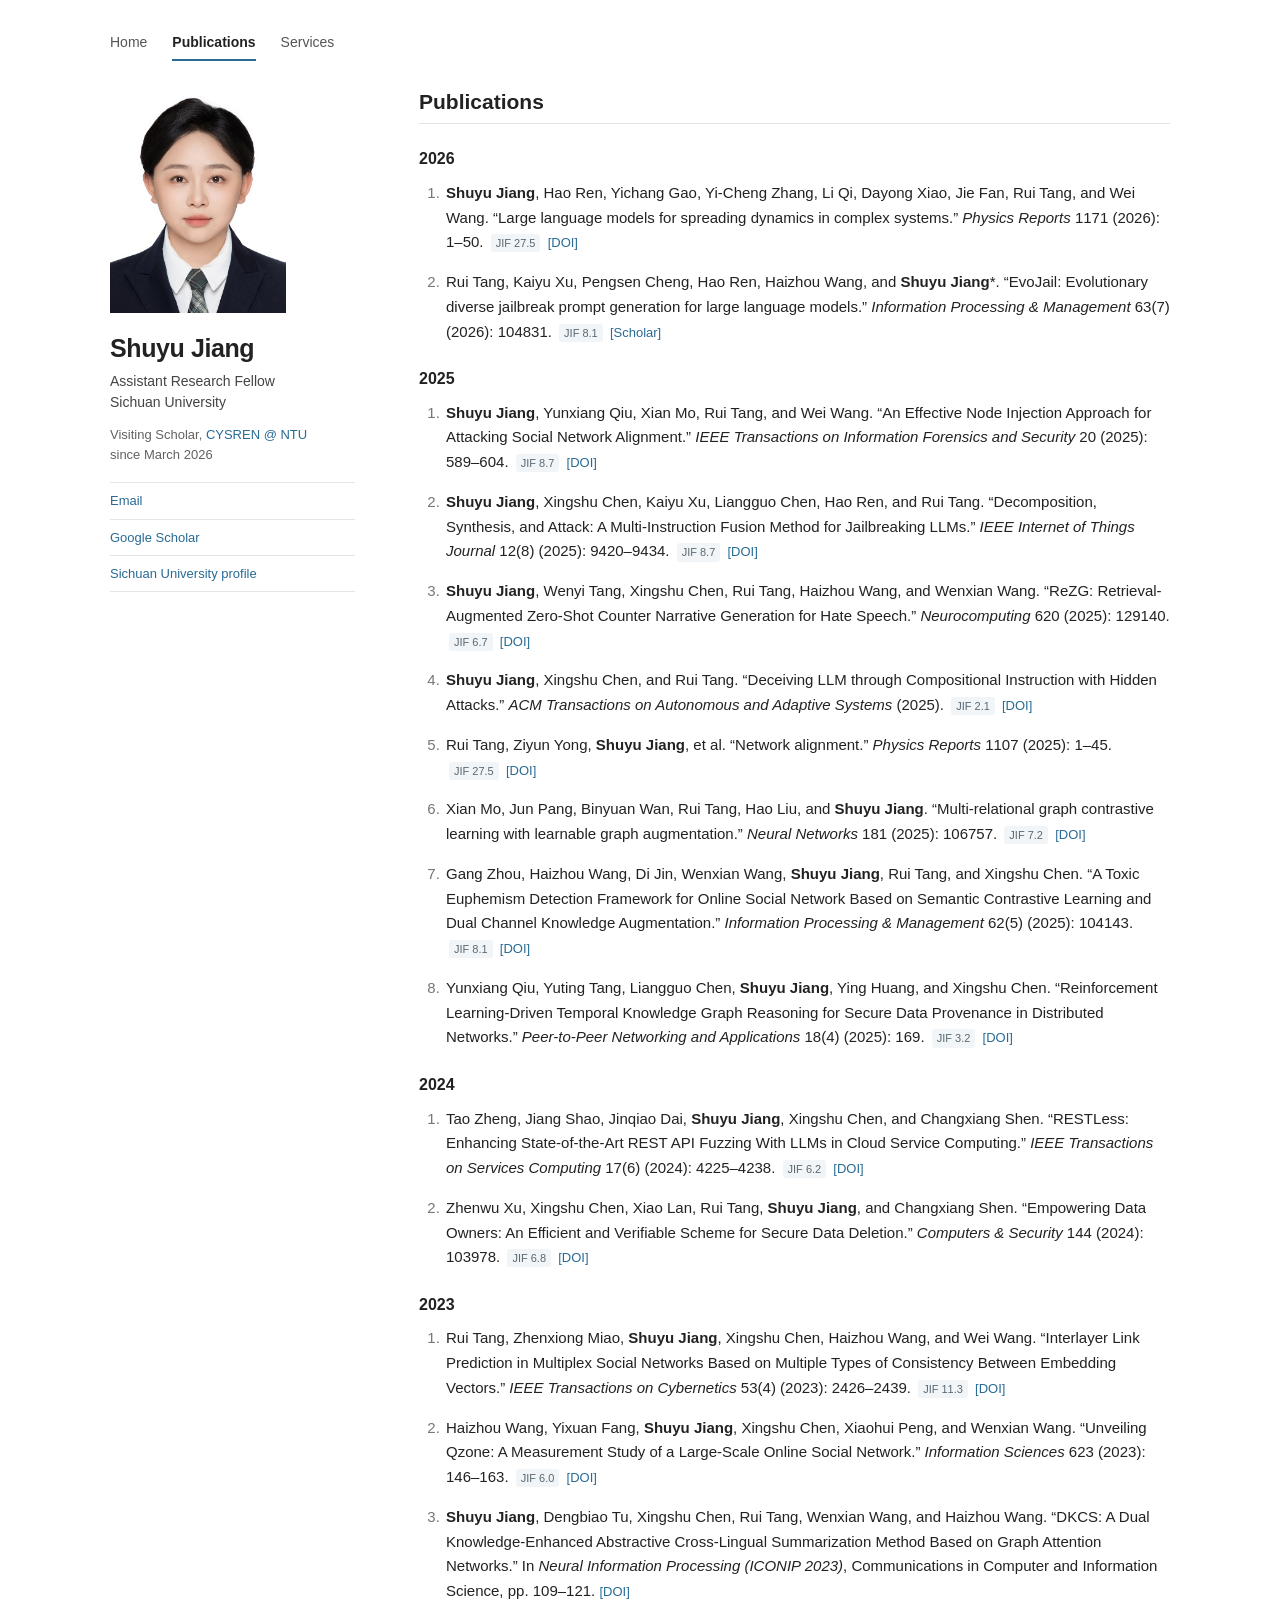
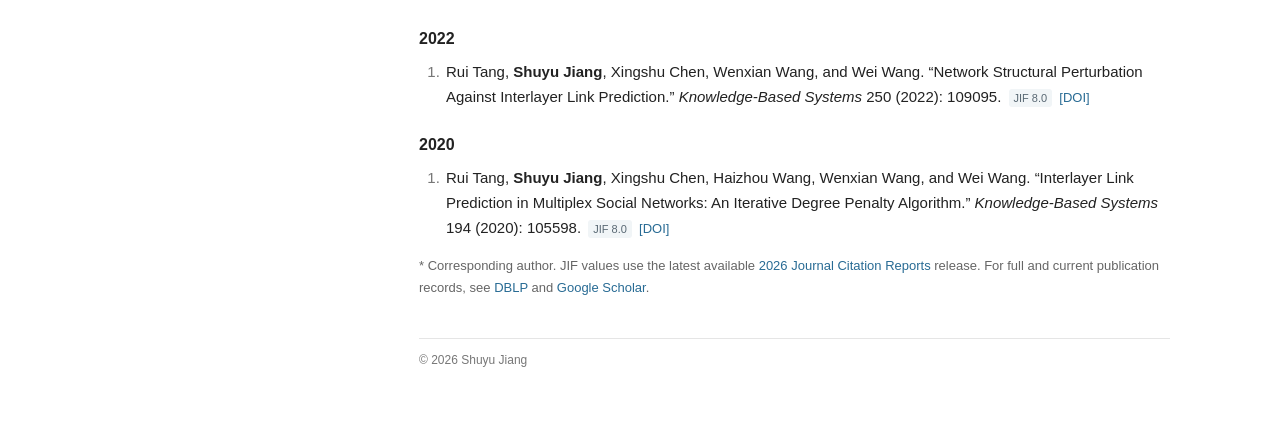
==== publications.html @ d80c47cc "Add files via upload" ====
<!doctype html>
<html lang="en">
<head>
  <meta charset="utf-8">
  <meta name="viewport" content="width=device-width, initial-scale=1">
  <meta name="description" content="Selected publications by Shuyu Jiang.">
  <title>Publications | Shuyu Jiang</title>
  <link rel="icon" href="assets/monogram.svg" type="image/svg+xml">
  <link rel="stylesheet" href="styles.css">
</head>
<body>
  <nav class="site-nav" aria-label="Main navigation">
    <a href="index.html">Home</a>
    <a class="active" href="publications.html">Publications</a>
    <a href="services.html">Services</a>
  </nav>
  <div class="page">
    <aside class="profile">
      <img class="portrait" src="assets/shuyu-jiang.png" alt="Shuyu Jiang">
      <h1>Shuyu Jiang</h1>
      <p class="position">Assistant Research Fellow<br>Sichuan University</p>
      <p class="visiting">Visiting Scholar, <a href="https://www.ntu.edu.sg/cysren/our-people" target="_blank" rel="noreferrer">CYSREN @ NTU</a><br>since March 2026</p>
      <ul class="links">
        <li><a href="mailto:shuyu_jiang@scu.edu.cn">Email</a></li>
        <li><a href="https://scholar.google.com/citations?user=rDnyrWEAAAAJ&amp;hl=en" target="_blank" rel="noreferrer">Google Scholar</a></li>
        <li><a href="https://ccs.scu.edu.cn/info/1384/1156.htm" target="_blank" rel="noreferrer">Sichuan University profile</a></li>
      </ul>
    </aside>
    <main>
      <h2>Publications</h2>
      <h3 class="year-heading">2026</h3>
      <ol class="publications">
        <li><strong>Shuyu Jiang</strong>, Hao Ren, Yichang Gao, Yi-Cheng Zhang, Li Qi, Dayong Xiao, Jie Fan, Rui Tang, and Wei Wang. “Large language models for spreading dynamics in complex systems.” <em>Physics Reports</em> 1171 (2026): 1–50. <span class="if-badge">JIF 27.5</span> <a href="https://doi.org/10.1016/j.physrep.2026.01.006" target="_blank" rel="noreferrer">[DOI]</a></li>
        <li>Rui Tang, Kaiyu Xu, Pengsen Cheng, Hao Ren, Haizhou Wang, and <strong>Shuyu Jiang</strong>*. “EvoJail: Evolutionary diverse jailbreak prompt generation for large language models.” <em>Information Processing &amp; Management</em> 63(7) (2026): 104831. <span class="if-badge">JIF 8.1</span> <a href="https://scholar.google.com/citations?user=rDnyrWEAAAAJ&amp;hl=en" target="_blank" rel="noreferrer">[Scholar]</a></li>
      </ol>
      <h3 class="year-heading">2025</h3>
      <ol class="publications">
        <li><strong>Shuyu Jiang</strong>, Yunxiang Qiu, Xian Mo, Rui Tang, and Wei Wang. “An Effective Node Injection Approach for Attacking Social Network Alignment.” <em>IEEE Transactions on Information Forensics and Security</em> 20 (2025): 589–604. <span class="if-badge">JIF 8.7</span> <a href="https://doi.org/10.1109/TIFS.2024.3515842" target="_blank" rel="noreferrer">[DOI]</a></li>
        <li><strong>Shuyu Jiang</strong>, Xingshu Chen, Kaiyu Xu, Liangguo Chen, Hao Ren, and Rui Tang. “Decomposition, Synthesis, and Attack: A Multi-Instruction Fusion Method for Jailbreaking LLMs.” <em>IEEE Internet of Things Journal</em> 12(8) (2025): 9420–9434. <span class="if-badge">JIF 8.7</span> <a href="https://doi.org/10.1109/JIOT.2025.3525741" target="_blank" rel="noreferrer">[DOI]</a></li>
        <li><strong>Shuyu Jiang</strong>, Wenyi Tang, Xingshu Chen, Rui Tang, Haizhou Wang, and Wenxian Wang. “ReZG: Retrieval-Augmented Zero-Shot Counter Narrative Generation for Hate Speech.” <em>Neurocomputing</em> 620 (2025): 129140. <span class="if-badge">JIF 6.7</span> <a href="https://doi.org/10.1016/j.neucom.2024.129140" target="_blank" rel="noreferrer">[DOI]</a></li>
        <li><strong>Shuyu Jiang</strong>, Xingshu Chen, and Rui Tang. “Deceiving LLM through Compositional Instruction with Hidden Attacks.” <em>ACM Transactions on Autonomous and Adaptive Systems</em> (2025). <span class="if-badge">JIF 2.1</span> <a href="https://doi.org/10.1145/3717067" target="_blank" rel="noreferrer">[DOI]</a></li>
        <li>Rui Tang, Ziyun Yong, <strong>Shuyu Jiang</strong>, et al. “Network alignment.” <em>Physics Reports</em> 1107 (2025): 1–45. <span class="if-badge">JIF 27.5</span> <a href="https://doi.org/10.1016/j.physrep.2024.11.006" target="_blank" rel="noreferrer">[DOI]</a></li>
        <li>Xian Mo, Jun Pang, Binyuan Wan, Rui Tang, Hao Liu, and <strong>Shuyu Jiang</strong>. “Multi-relational graph contrastive learning with learnable graph augmentation.” <em>Neural Networks</em> 181 (2025): 106757. <span class="if-badge">JIF 7.2</span> <a href="https://doi.org/10.1016/j.neunet.2024.106757" target="_blank" rel="noreferrer">[DOI]</a></li>
        <li>Gang Zhou, Haizhou Wang, Di Jin, Wenxian Wang, <strong>Shuyu Jiang</strong>, Rui Tang, and Xingshu Chen. “A Toxic Euphemism Detection Framework for Online Social Network Based on Semantic Contrastive Learning and Dual Channel Knowledge Augmentation.” <em>Information Processing &amp; Management</em> 62(5) (2025): 104143. <span class="if-badge">JIF 8.1</span> <a href="https://doi.org/10.1016/j.ipm.2025.104143" target="_blank" rel="noreferrer">[DOI]</a></li>
        <li>Yunxiang Qiu, Yuting Tang, Liangguo Chen, <strong>Shuyu Jiang</strong>, Ying Huang, and Xingshu Chen. “Reinforcement Learning-Driven Temporal Knowledge Graph Reasoning for Secure Data Provenance in Distributed Networks.” <em>Peer-to-Peer Networking and Applications</em> 18(4) (2025): 169. <span class="if-badge">JIF 3.2</span> <a href="https://doi.org/10.1007/s12083-025-01977-y" target="_blank" rel="noreferrer">[DOI]</a></li>
      </ol>
      <h3 class="year-heading">2024</h3>
      <ol class="publications">
        <li>Tao Zheng, Jiang Shao, Jinqiao Dai, <strong>Shuyu Jiang</strong>, Xingshu Chen, and Changxiang Shen. “RESTLess: Enhancing State-of-the-Art REST API Fuzzing With LLMs in Cloud Service Computing.” <em>IEEE Transactions on Services Computing</em> 17(6) (2024): 4225–4238. <span class="if-badge">JIF 6.2</span> <a href="https://doi.org/10.1109/TSC.2024.3489441" target="_blank" rel="noreferrer">[DOI]</a></li>
        <li>Zhenwu Xu, Xingshu Chen, Xiao Lan, Rui Tang, <strong>Shuyu Jiang</strong>, and Changxiang Shen. “Empowering Data Owners: An Efficient and Verifiable Scheme for Secure Data Deletion.” <em>Computers &amp; Security</em> 144 (2024): 103978. <span class="if-badge">JIF 6.8</span> <a href="https://doi.org/10.1016/j.cose.2024.103978" target="_blank" rel="noreferrer">[DOI]</a></li>
      </ol>
      <h3 class="year-heading">2023</h3>
      <ol class="publications">
        <li>Rui Tang, Zhenxiong Miao, <strong>Shuyu Jiang</strong>, Xingshu Chen, Haizhou Wang, and Wei Wang. “Interlayer Link Prediction in Multiplex Social Networks Based on Multiple Types of Consistency Between Embedding Vectors.” <em>IEEE Transactions on Cybernetics</em> 53(4) (2023): 2426–2439. <span class="if-badge">JIF 11.3</span> <a href="https://doi.org/10.1109/TCYB.2021.3120134" target="_blank" rel="noreferrer">[DOI]</a></li>
        <li>Haizhou Wang, Yixuan Fang, <strong>Shuyu Jiang</strong>, Xingshu Chen, Xiaohui Peng, and Wenxian Wang. “Unveiling Qzone: A Measurement Study of a Large-Scale Online Social Network.” <em>Information Sciences</em> 623 (2023): 146–163. <span class="if-badge">JIF 6.0</span> <a href="https://doi.org/10.1016/j.ins.2022.12.023" target="_blank" rel="noreferrer">[DOI]</a></li>
        <li><strong>Shuyu Jiang</strong>, Dengbiao Tu, Xingshu Chen, Rui Tang, Wenxian Wang, and Haizhou Wang. “DKCS: A Dual Knowledge-Enhanced Abstractive Cross-Lingual Summarization Method Based on Graph Attention Networks.” In <em>Neural Information Processing (ICONIP 2023)</em>, Communications in Computer and Information Science, pp. 109–121. <a href="https://doi.org/10.1007/978-981-99-8178-6_9" target="_blank" rel="noreferrer">[DOI]</a></li>
      </ol>
      <h3 class="year-heading">2022</h3>
      <ol class="publications">
        <li>Rui Tang, <strong>Shuyu Jiang</strong>, Xingshu Chen, Wenxian Wang, and Wei Wang. “Network Structural Perturbation Against Interlayer Link Prediction.” <em>Knowledge-Based Systems</em> 250 (2022): 109095. <span class="if-badge">JIF 8.0</span> <a href="https://doi.org/10.1016/j.knosys.2022.109095" target="_blank" rel="noreferrer">[DOI]</a></li>
      </ol>
      <h3 class="year-heading">2020</h3>
      <ol class="publications">
        <li>Rui Tang, <strong>Shuyu Jiang</strong>, Xingshu Chen, Haizhou Wang, Wenxian Wang, and Wei Wang. “Interlayer Link Prediction in Multiplex Social Networks: An Iterative Degree Penalty Algorithm.” <em>Knowledge-Based Systems</em> 194 (2020): 105598. <span class="if-badge">JIF 8.0</span> <a href="https://doi.org/10.1016/j.knosys.2020.105598" target="_blank" rel="noreferrer">[DOI]</a></li>
      </ol>
      <p class="footnote">* Corresponding author. JIF values use the latest available <a href="https://journalcitationreports.zendesk.com/hc/en-gb/articles/47808147130129-2026" target="_blank" rel="noreferrer">2026 Journal Citation Reports</a> release. For full and current publication records, see <a href="https://dblp.org/pid/227/1613.html" target="_blank" rel="noreferrer">DBLP</a> and <a href="https://scholar.google.com/citations?user=rDnyrWEAAAAJ&amp;hl=en" target="_blank" rel="noreferrer">Google Scholar</a>.</p>
      <footer>© 2026 Shuyu Jiang</footer>
    </main>
  </div>
</body>
</html>
---- styles.css ----
:root{color-scheme:light;--ink:#222;--muted:#626262;--link:#286b94;--rule:#e5e5e5}*{box-sizing:border-box}html{scroll-behavior:smooth}body{margin:0;background:#fff;color:var(--ink);font:15px/1.65 Arial,Helvetica,sans-serif}.page{max-width:1120px;margin:48px auto 60px;padding:0 30px;display:grid;grid-template-columns:245px minmax(0,1fr);gap:64px}.profile{padding-top:5px}.portrait{display:block;width:176px;height:220px;object-fit:cover;object-position:center 24%;margin:0 0 20px}.profile h1{font-size:25px;line-height:1.2;font-weight:600;letter-spacing:-.4px;margin:0 0 8px}.position{font-size:14px;line-height:1.5;margin:0;color:#444}.visiting{font-size:13px;line-height:1.5;color:var(--muted);margin:12px 0 18px}.links{list-style:none;padding:0;margin:0;border-top:1px solid var(--rule)}.links li{border-bottom:1px solid var(--rule);padding:7px 0;font-size:13px}a{color:var(--link);text-decoration:none}a:hover{text-decoration:underline}main{max-width:760px}main section{margin:0 0 30px}h2{font-size:21px;font-weight:600;line-height:1.3;margin:0 0 10px;padding:0 0 8px;border-bottom:1px solid var(--rule)}main p{margin:0 0 12px}.publications{padding-left:22px;margin:0}.publications li{padding-left:2px;margin:0 0 13px}.publications li::marker{color:#777}.publications strong{font-weight:600}.publications a,.scholar-note a{white-space:nowrap;font-size:13px}.scholar-note{font-size:13px;color:var(--muted);margin:15px 0 0}.education{padding-left:20px;margin:0}.education li{margin:0 0 5px}footer{border-top:1px solid var(--rule);padding-top:12px;margin-top:40px;color:#777;font-size:12px}
@media(max-width:700px){.page{display:block;margin:28px auto 45px;padding:0 22px}.profile{margin-bottom:38px}.portrait{width:145px;height:181px;margin-bottom:14px}.profile h1{font-size:23px}.links{display:flex;flex-wrap:wrap;gap:0 18px;border:0;margin-top:8px}.links li{border:0;padding:4px 0}.visiting{margin-bottom:8px}h2{font-size:19px}main section{margin-bottom:27px}.publications li{margin-bottom:12px}}
@media print{.page{max-width:none;margin:0;padding:0;grid-template-columns:190px 1fr;gap:32px}body{font-size:11px}.portrait{width:140px;height:175px}.profile h1{font-size:19px}h2{font-size:16px}main section{margin-bottom:18px}a{color:inherit}footer{margin-top:20px}}
.site-nav{max-width:1120px;margin:31px auto 0;padding:0 30px;display:flex;gap:25px;align-items:center}.site-nav a{font-size:14px;color:#555;border-bottom:2px solid transparent;padding:0 0 5px}.site-nav a.active{color:#222;font-weight:600;border-color:#286b94}.page{margin-top:27px}.page main>h2{margin-bottom:16px}.intro-note,.footnote{font-size:13px;color:#666;margin:0 0 14px}.publications{padding-left:25px}.publications li{margin-bottom:15px}.page main section h3{font-size:16px;font-weight:600;margin:18px 0 8px}.service-list{padding-left:20px;margin:0}.service-list li{margin:0 0 7px}.year-heading{font-size:16px;font-weight:600;margin:22px 0 8px}.if-badge{display:inline-block;color:#596873;background:#f1f5f7;border-radius:3px;padding:0 5px;margin:0 3px;font-size:11px;white-space:nowrap}@media(max-width:700px){.site-nav{margin:20px auto 0;padding:0 22px;gap:20px}.page{margin-top:22px}}
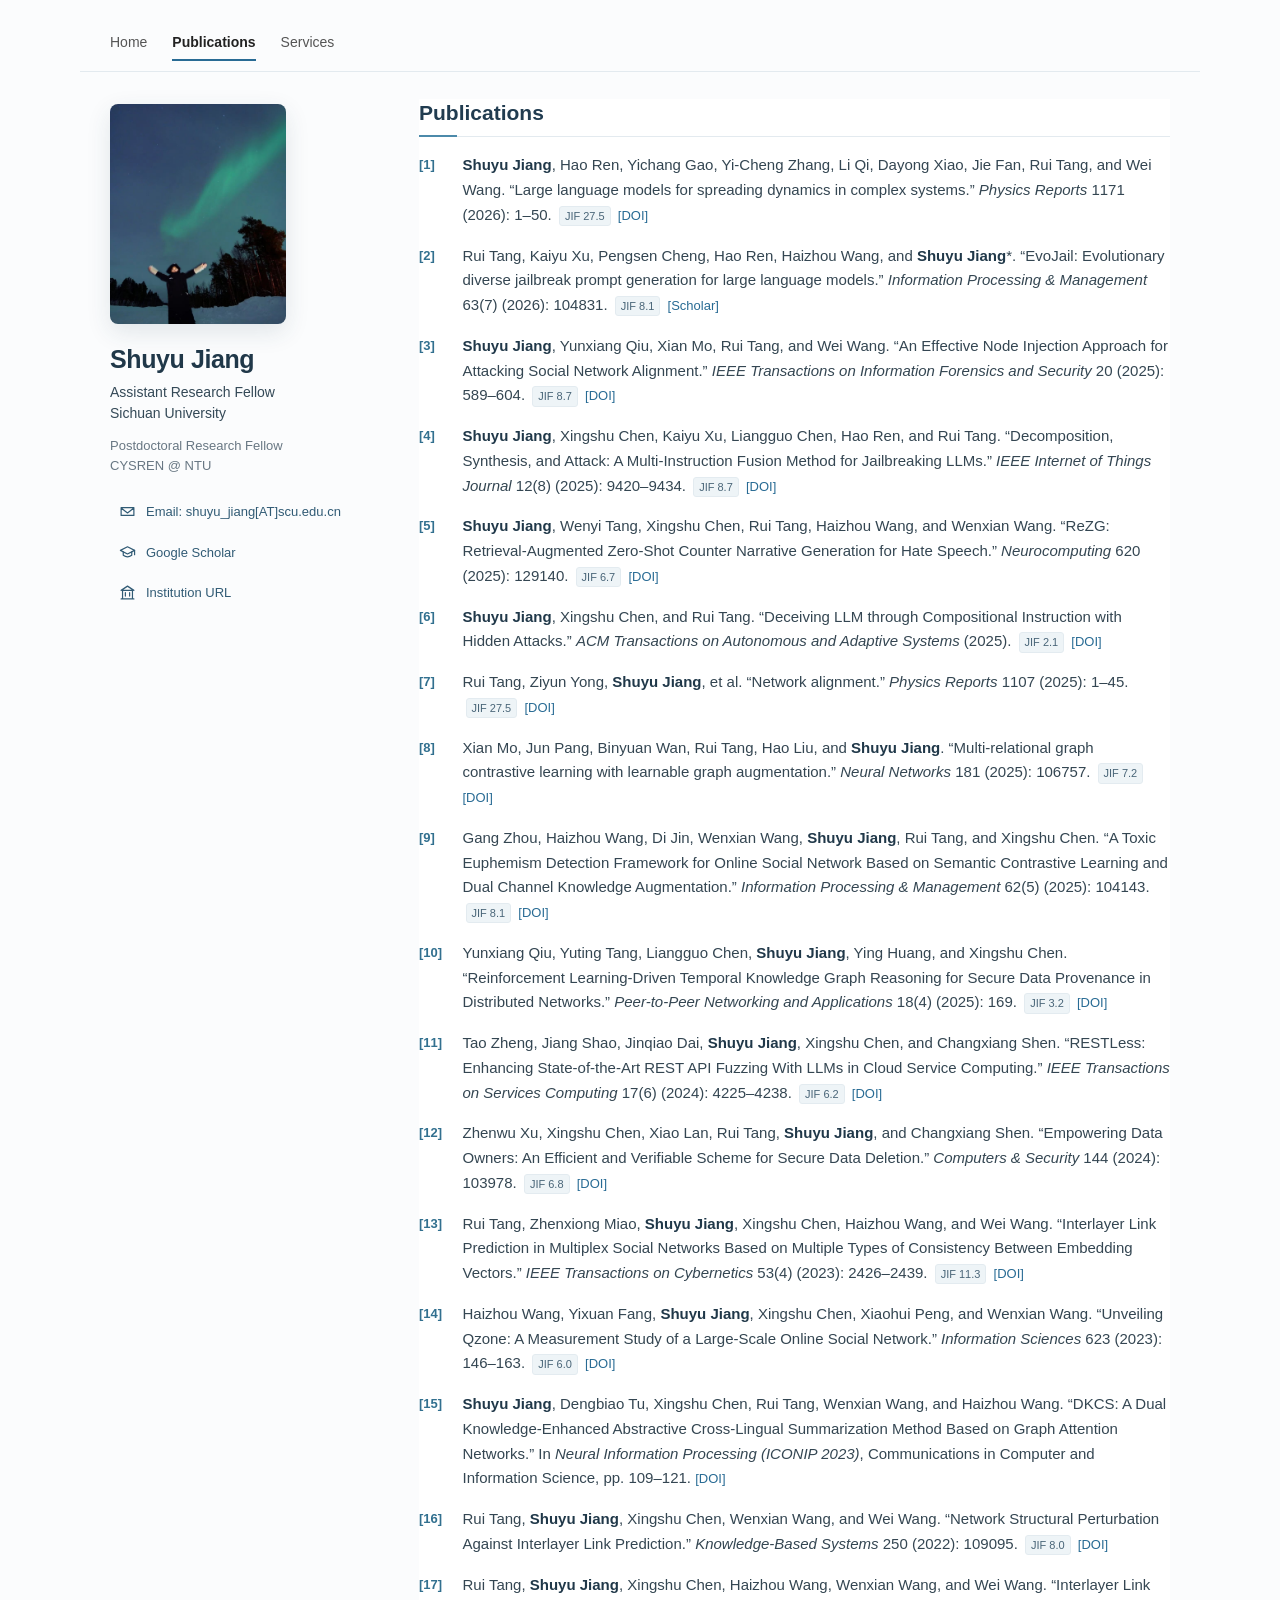
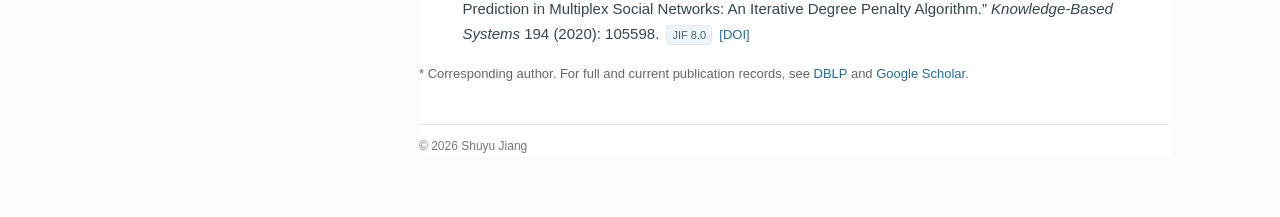
==== commit d352b6a5: "Add files via upload" ====
--- a/publications.html
+++ b/publications.html
@@ -19,22 +19,20 @@
       <img class="portrait" src="assets/shuyu-jiang.png" alt="Shuyu Jiang">
       <h1>Shuyu Jiang</h1>
       <p class="position">Assistant Research Fellow<br>Sichuan University</p>
-      <p class="visiting">Visiting Scholar, <a href="https://www.ntu.edu.sg/cysren/our-people" target="_blank" rel="noreferrer">CYSREN @ NTU</a><br>since March 2026</p>
+      <p class="visiting">Postdoctoral Research Fellow<br>CYSREN @ NTU</p>
       <ul class="links">
-        <li><a href="mailto:shuyu_jiang@scu.edu.cn">Email</a></li>
-        <li><a href="https://scholar.google.com/citations?user=rDnyrWEAAAAJ&amp;hl=en" target="_blank" rel="noreferrer">Google Scholar</a></li>
-        <li><a href="https://ccs.scu.edu.cn/info/1384/1156.htm" target="_blank" rel="noreferrer">Sichuan University profile</a></li>
+        <li><a href="mailto:shuyu_jiang@scu.edu.cn"><svg class="link-icon" viewBox="0 0 24 24" aria-hidden="true"><path d="M3 6.5h18v11H3zM3 7l9 7 9-7"/></svg><span>Email: shuyu_jiang[AT]scu.edu.cn</span></a></li>
+        <li><a href="https://scholar.google.com/citations?user=rDnyrWEAAAAJ&amp;hl=en" target="_blank" rel="noreferrer"><svg class="link-icon" viewBox="0 0 24 24" aria-hidden="true"><path d="m2 9 10-5 10 5-10 5L2 9Z"/><path d="M6 11v5c3.5 2.5 8.5 2.5 12 0v-5M22 9v6"/></svg><span>Google Scholar</span></a></li>
+        <li><a href="https://ccs.scu.edu.cn/info/1384/1156.htm" target="_blank" rel="noreferrer"><svg class="link-icon" viewBox="0 0 24 24" aria-hidden="true"><path d="M3 21h18M5 21V9h14v12M3 9l9-6 9 6M9 12v5m6-5v5"/></svg><span>Institution URL</span></a></li>
       </ul>
     </aside>
     <main>
       <h2>Publications</h2>
-      <h3 class="year-heading">2026</h3>
       <ol class="publications">
         <li><strong>Shuyu Jiang</strong>, Hao Ren, Yichang Gao, Yi-Cheng Zhang, Li Qi, Dayong Xiao, Jie Fan, Rui Tang, and Wei Wang. “Large language models for spreading dynamics in complex systems.” <em>Physics Reports</em> 1171 (2026): 1–50. <span class="if-badge">JIF 27.5</span> <a href="https://doi.org/10.1016/j.physrep.2026.01.006" target="_blank" rel="noreferrer">[DOI]</a></li>
         <li>Rui Tang, Kaiyu Xu, Pengsen Cheng, Hao Ren, Haizhou Wang, and <strong>Shuyu Jiang</strong>*. “EvoJail: Evolutionary diverse jailbreak prompt generation for large language models.” <em>Information Processing &amp; Management</em> 63(7) (2026): 104831. <span class="if-badge">JIF 8.1</span> <a href="https://scholar.google.com/citations?user=rDnyrWEAAAAJ&amp;hl=en" target="_blank" rel="noreferrer">[Scholar]</a></li>
-      </ol>
-      <h3 class="year-heading">2025</h3>
-      <ol class="publications">
+      
+
         <li><strong>Shuyu Jiang</strong>, Yunxiang Qiu, Xian Mo, Rui Tang, and Wei Wang. “An Effective Node Injection Approach for Attacking Social Network Alignment.” <em>IEEE Transactions on Information Forensics and Security</em> 20 (2025): 589–604. <span class="if-badge">JIF 8.7</span> <a href="https://doi.org/10.1109/TIFS.2024.3515842" target="_blank" rel="noreferrer">[DOI]</a></li>
         <li><strong>Shuyu Jiang</strong>, Xingshu Chen, Kaiyu Xu, Liangguo Chen, Hao Ren, and Rui Tang. “Decomposition, Synthesis, and Attack: A Multi-Instruction Fusion Method for Jailbreaking LLMs.” <em>IEEE Internet of Things Journal</em> 12(8) (2025): 9420–9434. <span class="if-badge">JIF 8.7</span> <a href="https://doi.org/10.1109/JIOT.2025.3525741" target="_blank" rel="noreferrer">[DOI]</a></li>
         <li><strong>Shuyu Jiang</strong>, Wenyi Tang, Xingshu Chen, Rui Tang, Haizhou Wang, and Wenxian Wang. “ReZG: Retrieval-Augmented Zero-Shot Counter Narrative Generation for Hate Speech.” <em>Neurocomputing</em> 620 (2025): 129140. <span class="if-badge">JIF 6.7</span> <a href="https://doi.org/10.1016/j.neucom.2024.129140" target="_blank" rel="noreferrer">[DOI]</a></li>
@@ -43,27 +41,23 @@
         <li>Xian Mo, Jun Pang, Binyuan Wan, Rui Tang, Hao Liu, and <strong>Shuyu Jiang</strong>. “Multi-relational graph contrastive learning with learnable graph augmentation.” <em>Neural Networks</em> 181 (2025): 106757. <span class="if-badge">JIF 7.2</span> <a href="https://doi.org/10.1016/j.neunet.2024.106757" target="_blank" rel="noreferrer">[DOI]</a></li>
         <li>Gang Zhou, Haizhou Wang, Di Jin, Wenxian Wang, <strong>Shuyu Jiang</strong>, Rui Tang, and Xingshu Chen. “A Toxic Euphemism Detection Framework for Online Social Network Based on Semantic Contrastive Learning and Dual Channel Knowledge Augmentation.” <em>Information Processing &amp; Management</em> 62(5) (2025): 104143. <span class="if-badge">JIF 8.1</span> <a href="https://doi.org/10.1016/j.ipm.2025.104143" target="_blank" rel="noreferrer">[DOI]</a></li>
         <li>Yunxiang Qiu, Yuting Tang, Liangguo Chen, <strong>Shuyu Jiang</strong>, Ying Huang, and Xingshu Chen. “Reinforcement Learning-Driven Temporal Knowledge Graph Reasoning for Secure Data Provenance in Distributed Networks.” <em>Peer-to-Peer Networking and Applications</em> 18(4) (2025): 169. <span class="if-badge">JIF 3.2</span> <a href="https://doi.org/10.1007/s12083-025-01977-y" target="_blank" rel="noreferrer">[DOI]</a></li>
-      </ol>
-      <h3 class="year-heading">2024</h3>
-      <ol class="publications">
+      
+
         <li>Tao Zheng, Jiang Shao, Jinqiao Dai, <strong>Shuyu Jiang</strong>, Xingshu Chen, and Changxiang Shen. “RESTLess: Enhancing State-of-the-Art REST API Fuzzing With LLMs in Cloud Service Computing.” <em>IEEE Transactions on Services Computing</em> 17(6) (2024): 4225–4238. <span class="if-badge">JIF 6.2</span> <a href="https://doi.org/10.1109/TSC.2024.3489441" target="_blank" rel="noreferrer">[DOI]</a></li>
         <li>Zhenwu Xu, Xingshu Chen, Xiao Lan, Rui Tang, <strong>Shuyu Jiang</strong>, and Changxiang Shen. “Empowering Data Owners: An Efficient and Verifiable Scheme for Secure Data Deletion.” <em>Computers &amp; Security</em> 144 (2024): 103978. <span class="if-badge">JIF 6.8</span> <a href="https://doi.org/10.1016/j.cose.2024.103978" target="_blank" rel="noreferrer">[DOI]</a></li>
-      </ol>
-      <h3 class="year-heading">2023</h3>
-      <ol class="publications">
+      
+
         <li>Rui Tang, Zhenxiong Miao, <strong>Shuyu Jiang</strong>, Xingshu Chen, Haizhou Wang, and Wei Wang. “Interlayer Link Prediction in Multiplex Social Networks Based on Multiple Types of Consistency Between Embedding Vectors.” <em>IEEE Transactions on Cybernetics</em> 53(4) (2023): 2426–2439. <span class="if-badge">JIF 11.3</span> <a href="https://doi.org/10.1109/TCYB.2021.3120134" target="_blank" rel="noreferrer">[DOI]</a></li>
         <li>Haizhou Wang, Yixuan Fang, <strong>Shuyu Jiang</strong>, Xingshu Chen, Xiaohui Peng, and Wenxian Wang. “Unveiling Qzone: A Measurement Study of a Large-Scale Online Social Network.” <em>Information Sciences</em> 623 (2023): 146–163. <span class="if-badge">JIF 6.0</span> <a href="https://doi.org/10.1016/j.ins.2022.12.023" target="_blank" rel="noreferrer">[DOI]</a></li>
         <li><strong>Shuyu Jiang</strong>, Dengbiao Tu, Xingshu Chen, Rui Tang, Wenxian Wang, and Haizhou Wang. “DKCS: A Dual Knowledge-Enhanced Abstractive Cross-Lingual Summarization Method Based on Graph Attention Networks.” In <em>Neural Information Processing (ICONIP 2023)</em>, Communications in Computer and Information Science, pp. 109–121. <a href="https://doi.org/10.1007/978-981-99-8178-6_9" target="_blank" rel="noreferrer">[DOI]</a></li>
-      </ol>
-      <h3 class="year-heading">2022</h3>
-      <ol class="publications">
+      
+
         <li>Rui Tang, <strong>Shuyu Jiang</strong>, Xingshu Chen, Wenxian Wang, and Wei Wang. “Network Structural Perturbation Against Interlayer Link Prediction.” <em>Knowledge-Based Systems</em> 250 (2022): 109095. <span class="if-badge">JIF 8.0</span> <a href="https://doi.org/10.1016/j.knosys.2022.109095" target="_blank" rel="noreferrer">[DOI]</a></li>
-      </ol>
-      <h3 class="year-heading">2020</h3>
-      <ol class="publications">
+      
+
         <li>Rui Tang, <strong>Shuyu Jiang</strong>, Xingshu Chen, Haizhou Wang, Wenxian Wang, and Wei Wang. “Interlayer Link Prediction in Multiplex Social Networks: An Iterative Degree Penalty Algorithm.” <em>Knowledge-Based Systems</em> 194 (2020): 105598. <span class="if-badge">JIF 8.0</span> <a href="https://doi.org/10.1016/j.knosys.2020.105598" target="_blank" rel="noreferrer">[DOI]</a></li>
       </ol>
-      <p class="footnote">* Corresponding author. JIF values use the latest available <a href="https://journalcitationreports.zendesk.com/hc/en-gb/articles/47808147130129-2026" target="_blank" rel="noreferrer">2026 Journal Citation Reports</a> release. For full and current publication records, see <a href="https://dblp.org/pid/227/1613.html" target="_blank" rel="noreferrer">DBLP</a> and <a href="https://scholar.google.com/citations?user=rDnyrWEAAAAJ&amp;hl=en" target="_blank" rel="noreferrer">Google Scholar</a>.</p>
+      <p class="footnote">* Corresponding author. For full and current publication records, see <a href="https://dblp.org/pid/227/1613.html" target="_blank" rel="noreferrer">DBLP</a> and <a href="https://scholar.google.com/citations?user=rDnyrWEAAAAJ&amp;hl=en" target="_blank" rel="noreferrer">Google Scholar</a>.</p>
       <footer>© 2026 Shuyu Jiang</footer>
     </main>
   </div>
--- a/styles.css
+++ b/styles.css
@@ -2,3 +2,37 @@
 @media(max-width:700px){.page{display:block;margin:28px auto 45px;padding:0 22px}.profile{margin-bottom:38px}.portrait{width:145px;height:181px;margin-bottom:14px}.profile h1{font-size:23px}.links{display:flex;flex-wrap:wrap;gap:0 18px;border:0;margin-top:8px}.links li{border:0;padding:4px 0}.visiting{margin-bottom:8px}h2{font-size:19px}main section{margin-bottom:27px}.publications li{margin-bottom:12px}}
 @media print{.page{max-width:none;margin:0;padding:0;grid-template-columns:190px 1fr;gap:32px}body{font-size:11px}.portrait{width:140px;height:175px}.profile h1{font-size:19px}h2{font-size:16px}main section{margin-bottom:18px}a{color:inherit}footer{margin-top:20px}}
 .site-nav{max-width:1120px;margin:31px auto 0;padding:0 30px;display:flex;gap:25px;align-items:center}.site-nav a{font-size:14px;color:#555;border-bottom:2px solid transparent;padding:0 0 5px}.site-nav a.active{color:#222;font-weight:600;border-color:#286b94}.page{margin-top:27px}.page main>h2{margin-bottom:16px}.intro-note,.footnote{font-size:13px;color:#666;margin:0 0 14px}.publications{padding-left:25px}.publications li{margin-bottom:15px}.page main section h3{font-size:16px;font-weight:600;margin:18px 0 8px}.service-list{padding-left:20px;margin:0}.service-list li{margin:0 0 7px}.year-heading{font-size:16px;font-weight:600;margin:22px 0 8px}.if-badge{display:inline-block;color:#596873;background:#f1f5f7;border-radius:3px;padding:0 5px;margin:0 3px;font-size:11px;white-space:nowrap}@media(max-width:700px){.site-nav{margin:20px auto 0;padding:0 22px;gap:20px}.page{margin-top:22px}}
+
+/* Refined academic homepage and numbered publication list */
+:root{--ink:#243442;--muted:#687783;--link:#286b94;--rule:#e3eaef;--soft:#f6f9fb}
+body{background:#fbfcfd;color:var(--ink);font-family:Inter,"Segoe UI",Arial,Helvetica,sans-serif}
+.site-nav{border-bottom:1px solid var(--rule);padding-bottom:10px}
+.site-nav a{transition:color .18s ease,border-color .18s ease}
+.page{align-items:start}
+.profile{position:sticky;top:26px}
+.portrait{border-radius:8px;box-shadow:0 8px 24px rgba(34,62,79,.12)}
+.profile h1{color:#203849}
+.position{color:#344957}
+.visiting{color:var(--muted)}
+.links{display:grid;gap:3px;margin-top:18px;border:0}
+.links li{border:0;padding:0}
+.links a{display:flex;align-items:center;gap:10px;padding:8px 9px;border-radius:7px;color:#315b75;transition:background .18s ease,color .18s ease}
+.links a:hover{background:#eef4f7;color:#174e71;text-decoration:none}
+.link-icon{width:17px;height:17px;flex:0 0 17px;fill:none;stroke:currentColor;stroke-width:1.7;stroke-linecap:round;stroke-linejoin:round}
+main{background:#fff}
+main section{margin-bottom:31px}
+h2{color:#213c50;border-bottom-color:var(--rule);position:relative;padding-bottom:10px}
+h2::after{content:"";position:absolute;left:0;bottom:-1px;width:38px;height:2px;background:#4c8aaa}
+main p{color:#354651}
+.home>section:first-child{padding:17px 19px;margin-bottom:27px;border-left:3px solid #4c8aaa;border-radius:0 8px 8px 0;background:linear-gradient(105deg,#f1f6f8 0%,#fbfcfd 88%)}
+.home>section:first-child h2{margin:0;padding:0;border:0;color:#1d3d52;font-size:24px;letter-spacing:-.3px}
+.home>section:first-child h2::after{display:none}
+.publications{list-style:none;counter-reset:publication;padding:0;margin:0}
+.publications li{counter-increment:publication;position:relative;padding:0 0 0 2.9em;margin:0 0 16px;color:#344652}
+.publications li::marker{content:""}
+.publications li::before{content:"[" counter(publication) "]";position:absolute;left:0;top:1px;color:#32708f;font-size:13px;font-weight:700;font-variant-numeric:tabular-nums}
+.publications strong{color:#203849}
+.if-badge{background:#eef4f7;color:#496578;border:1px solid #e3ebf0}
+footer{border-color:var(--rule)}
+@media(max-width:700px){.profile{position:static}.links{display:grid;grid-template-columns:1fr;gap:2px;margin-top:12px}.home>section:first-child{padding:15px}.home>section:first-child h2{font-size:21px}.publications li{padding-left:2.7em}}
+@media print{body{background:#fff}.profile{position:static}.portrait{box-shadow:none}}
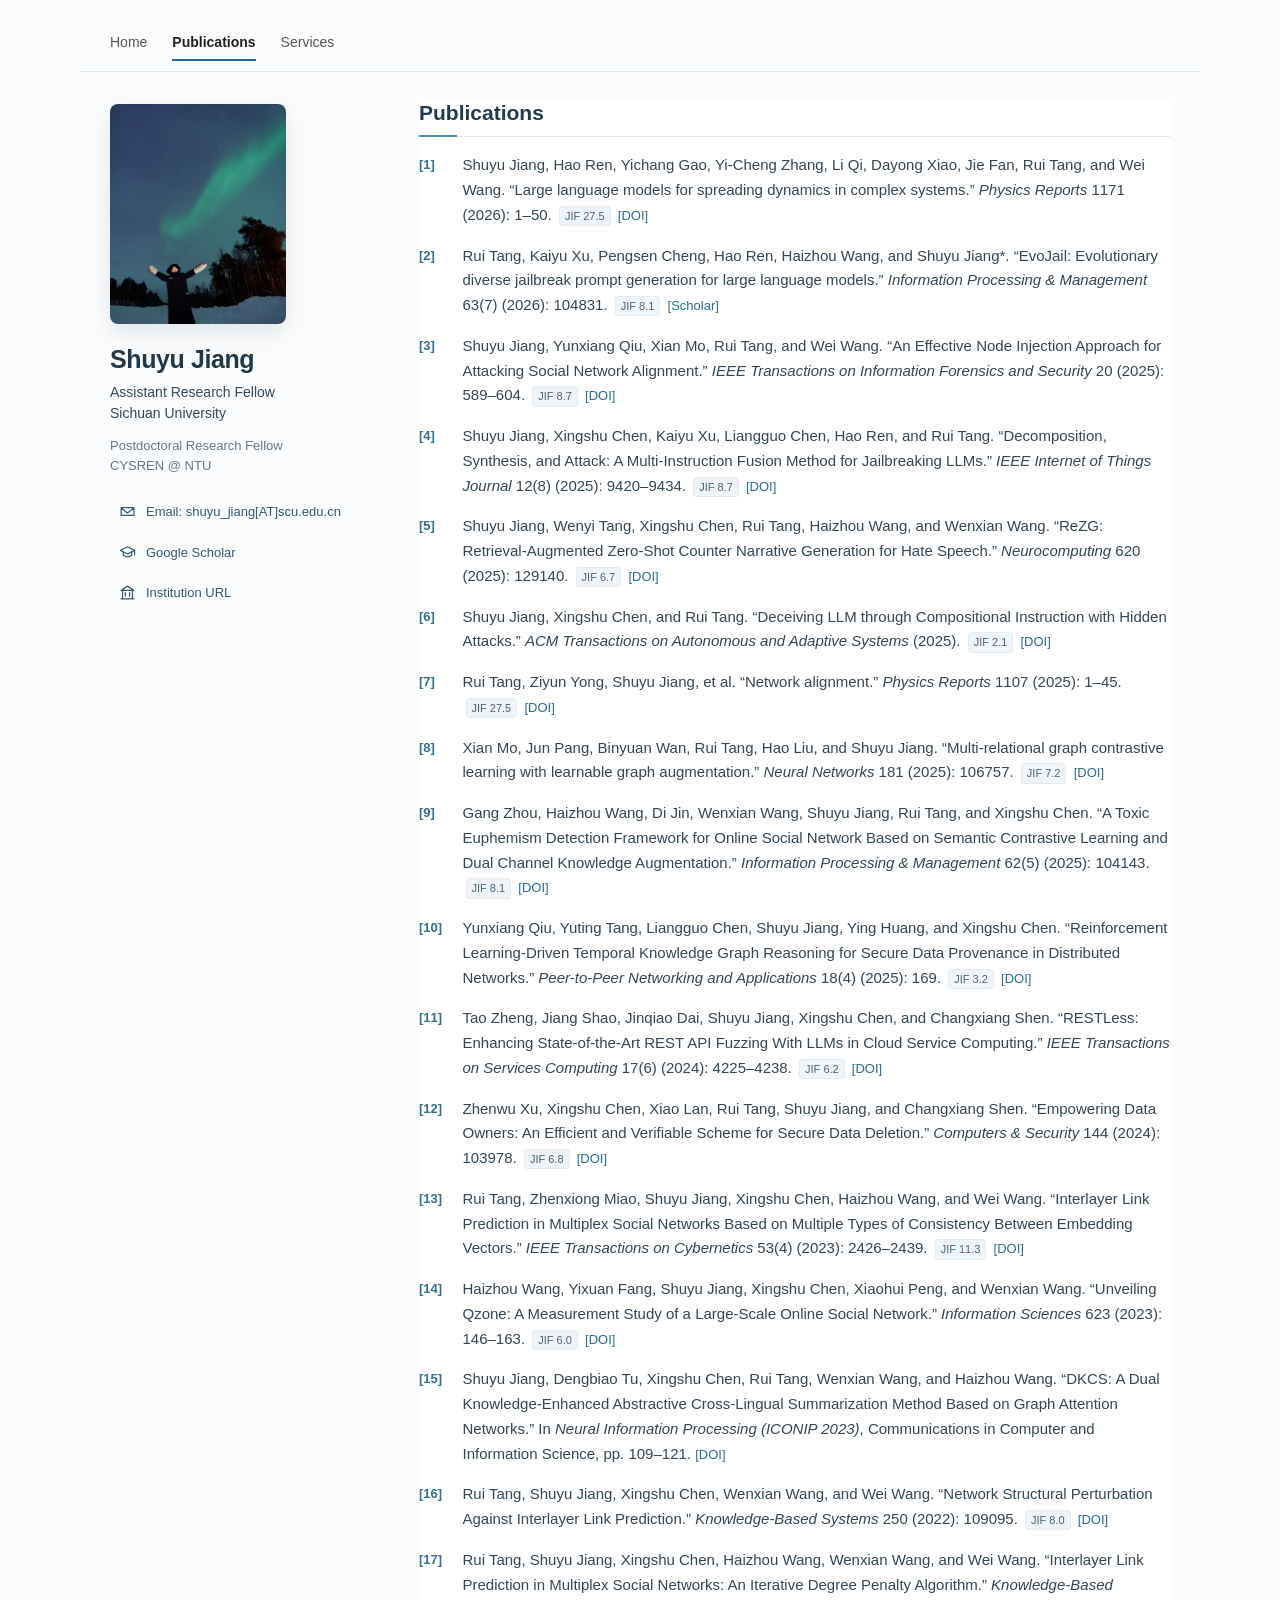
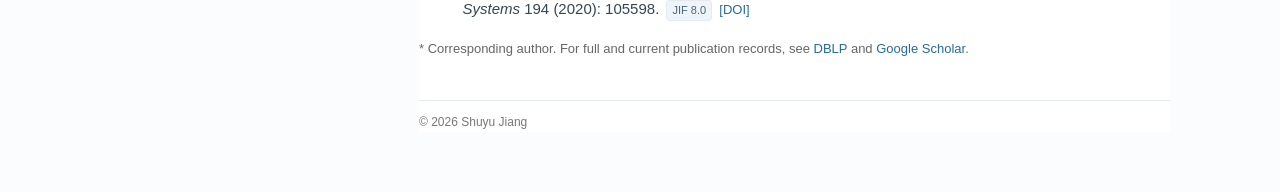
==== commit 35f055ff: "Add files via upload" ====
--- a/publications.html
+++ b/publications.html
@@ -29,33 +29,33 @@
     <main>
       <h2>Publications</h2>
       <ol class="publications">
-        <li><strong>Shuyu Jiang</strong>, Hao Ren, Yichang Gao, Yi-Cheng Zhang, Li Qi, Dayong Xiao, Jie Fan, Rui Tang, and Wei Wang. “Large language models for spreading dynamics in complex systems.” <em>Physics Reports</em> 1171 (2026): 1–50. <span class="if-badge">JIF 27.5</span> <a href="https://doi.org/10.1016/j.physrep.2026.01.006" target="_blank" rel="noreferrer">[DOI]</a></li>
-        <li>Rui Tang, Kaiyu Xu, Pengsen Cheng, Hao Ren, Haizhou Wang, and <strong>Shuyu Jiang</strong>*. “EvoJail: Evolutionary diverse jailbreak prompt generation for large language models.” <em>Information Processing &amp; Management</em> 63(7) (2026): 104831. <span class="if-badge">JIF 8.1</span> <a href="https://scholar.google.com/citations?user=rDnyrWEAAAAJ&amp;hl=en" target="_blank" rel="noreferrer">[Scholar]</a></li>
+        <li>Shuyu Jiang, Hao Ren, Yichang Gao, Yi-Cheng Zhang, Li Qi, Dayong Xiao, Jie Fan, Rui Tang, and Wei Wang. “Large language models for spreading dynamics in complex systems.” <em>Physics Reports</em> 1171 (2026): 1–50. <span class="if-badge">JIF 27.5</span> <a href="https://doi.org/10.1016/j.physrep.2026.01.006" target="_blank" rel="noreferrer">[DOI]</a></li>
+        <li>Rui Tang, Kaiyu Xu, Pengsen Cheng, Hao Ren, Haizhou Wang, and Shuyu Jiang*. “EvoJail: Evolutionary diverse jailbreak prompt generation for large language models.” <em>Information Processing &amp; Management</em> 63(7) (2026): 104831. <span class="if-badge">JIF 8.1</span> <a href="https://scholar.google.com/citations?user=rDnyrWEAAAAJ&amp;hl=en" target="_blank" rel="noreferrer">[Scholar]</a></li>
       
 
-        <li><strong>Shuyu Jiang</strong>, Yunxiang Qiu, Xian Mo, Rui Tang, and Wei Wang. “An Effective Node Injection Approach for Attacking Social Network Alignment.” <em>IEEE Transactions on Information Forensics and Security</em> 20 (2025): 589–604. <span class="if-badge">JIF 8.7</span> <a href="https://doi.org/10.1109/TIFS.2024.3515842" target="_blank" rel="noreferrer">[DOI]</a></li>
-        <li><strong>Shuyu Jiang</strong>, Xingshu Chen, Kaiyu Xu, Liangguo Chen, Hao Ren, and Rui Tang. “Decomposition, Synthesis, and Attack: A Multi-Instruction Fusion Method for Jailbreaking LLMs.” <em>IEEE Internet of Things Journal</em> 12(8) (2025): 9420–9434. <span class="if-badge">JIF 8.7</span> <a href="https://doi.org/10.1109/JIOT.2025.3525741" target="_blank" rel="noreferrer">[DOI]</a></li>
-        <li><strong>Shuyu Jiang</strong>, Wenyi Tang, Xingshu Chen, Rui Tang, Haizhou Wang, and Wenxian Wang. “ReZG: Retrieval-Augmented Zero-Shot Counter Narrative Generation for Hate Speech.” <em>Neurocomputing</em> 620 (2025): 129140. <span class="if-badge">JIF 6.7</span> <a href="https://doi.org/10.1016/j.neucom.2024.129140" target="_blank" rel="noreferrer">[DOI]</a></li>
-        <li><strong>Shuyu Jiang</strong>, Xingshu Chen, and Rui Tang. “Deceiving LLM through Compositional Instruction with Hidden Attacks.” <em>ACM Transactions on Autonomous and Adaptive Systems</em> (2025). <span class="if-badge">JIF 2.1</span> <a href="https://doi.org/10.1145/3717067" target="_blank" rel="noreferrer">[DOI]</a></li>
-        <li>Rui Tang, Ziyun Yong, <strong>Shuyu Jiang</strong>, et al. “Network alignment.” <em>Physics Reports</em> 1107 (2025): 1–45. <span class="if-badge">JIF 27.5</span> <a href="https://doi.org/10.1016/j.physrep.2024.11.006" target="_blank" rel="noreferrer">[DOI]</a></li>
-        <li>Xian Mo, Jun Pang, Binyuan Wan, Rui Tang, Hao Liu, and <strong>Shuyu Jiang</strong>. “Multi-relational graph contrastive learning with learnable graph augmentation.” <em>Neural Networks</em> 181 (2025): 106757. <span class="if-badge">JIF 7.2</span> <a href="https://doi.org/10.1016/j.neunet.2024.106757" target="_blank" rel="noreferrer">[DOI]</a></li>
-        <li>Gang Zhou, Haizhou Wang, Di Jin, Wenxian Wang, <strong>Shuyu Jiang</strong>, Rui Tang, and Xingshu Chen. “A Toxic Euphemism Detection Framework for Online Social Network Based on Semantic Contrastive Learning and Dual Channel Knowledge Augmentation.” <em>Information Processing &amp; Management</em> 62(5) (2025): 104143. <span class="if-badge">JIF 8.1</span> <a href="https://doi.org/10.1016/j.ipm.2025.104143" target="_blank" rel="noreferrer">[DOI]</a></li>
-        <li>Yunxiang Qiu, Yuting Tang, Liangguo Chen, <strong>Shuyu Jiang</strong>, Ying Huang, and Xingshu Chen. “Reinforcement Learning-Driven Temporal Knowledge Graph Reasoning for Secure Data Provenance in Distributed Networks.” <em>Peer-to-Peer Networking and Applications</em> 18(4) (2025): 169. <span class="if-badge">JIF 3.2</span> <a href="https://doi.org/10.1007/s12083-025-01977-y" target="_blank" rel="noreferrer">[DOI]</a></li>
+        <li>Shuyu Jiang, Yunxiang Qiu, Xian Mo, Rui Tang, and Wei Wang. “An Effective Node Injection Approach for Attacking Social Network Alignment.” <em>IEEE Transactions on Information Forensics and Security</em> 20 (2025): 589–604. <span class="if-badge">JIF 8.7</span> <a href="https://doi.org/10.1109/TIFS.2024.3515842" target="_blank" rel="noreferrer">[DOI]</a></li>
+        <li>Shuyu Jiang, Xingshu Chen, Kaiyu Xu, Liangguo Chen, Hao Ren, and Rui Tang. “Decomposition, Synthesis, and Attack: A Multi-Instruction Fusion Method for Jailbreaking LLMs.” <em>IEEE Internet of Things Journal</em> 12(8) (2025): 9420–9434. <span class="if-badge">JIF 8.7</span> <a href="https://doi.org/10.1109/JIOT.2025.3525741" target="_blank" rel="noreferrer">[DOI]</a></li>
+        <li>Shuyu Jiang, Wenyi Tang, Xingshu Chen, Rui Tang, Haizhou Wang, and Wenxian Wang. “ReZG: Retrieval-Augmented Zero-Shot Counter Narrative Generation for Hate Speech.” <em>Neurocomputing</em> 620 (2025): 129140. <span class="if-badge">JIF 6.7</span> <a href="https://doi.org/10.1016/j.neucom.2024.129140" target="_blank" rel="noreferrer">[DOI]</a></li>
+        <li>Shuyu Jiang, Xingshu Chen, and Rui Tang. “Deceiving LLM through Compositional Instruction with Hidden Attacks.” <em>ACM Transactions on Autonomous and Adaptive Systems</em> (2025). <span class="if-badge">JIF 2.1</span> <a href="https://doi.org/10.1145/3717067" target="_blank" rel="noreferrer">[DOI]</a></li>
+        <li>Rui Tang, Ziyun Yong, Shuyu Jiang, et al. “Network alignment.” <em>Physics Reports</em> 1107 (2025): 1–45. <span class="if-badge">JIF 27.5</span> <a href="https://doi.org/10.1016/j.physrep.2024.11.006" target="_blank" rel="noreferrer">[DOI]</a></li>
+        <li>Xian Mo, Jun Pang, Binyuan Wan, Rui Tang, Hao Liu, and Shuyu Jiang. “Multi-relational graph contrastive learning with learnable graph augmentation.” <em>Neural Networks</em> 181 (2025): 106757. <span class="if-badge">JIF 7.2</span> <a href="https://doi.org/10.1016/j.neunet.2024.106757" target="_blank" rel="noreferrer">[DOI]</a></li>
+        <li>Gang Zhou, Haizhou Wang, Di Jin, Wenxian Wang, Shuyu Jiang, Rui Tang, and Xingshu Chen. “A Toxic Euphemism Detection Framework for Online Social Network Based on Semantic Contrastive Learning and Dual Channel Knowledge Augmentation.” <em>Information Processing &amp; Management</em> 62(5) (2025): 104143. <span class="if-badge">JIF 8.1</span> <a href="https://doi.org/10.1016/j.ipm.2025.104143" target="_blank" rel="noreferrer">[DOI]</a></li>
+        <li>Yunxiang Qiu, Yuting Tang, Liangguo Chen, Shuyu Jiang, Ying Huang, and Xingshu Chen. “Reinforcement Learning-Driven Temporal Knowledge Graph Reasoning for Secure Data Provenance in Distributed Networks.” <em>Peer-to-Peer Networking and Applications</em> 18(4) (2025): 169. <span class="if-badge">JIF 3.2</span> <a href="https://doi.org/10.1007/s12083-025-01977-y" target="_blank" rel="noreferrer">[DOI]</a></li>
       
 
-        <li>Tao Zheng, Jiang Shao, Jinqiao Dai, <strong>Shuyu Jiang</strong>, Xingshu Chen, and Changxiang Shen. “RESTLess: Enhancing State-of-the-Art REST API Fuzzing With LLMs in Cloud Service Computing.” <em>IEEE Transactions on Services Computing</em> 17(6) (2024): 4225–4238. <span class="if-badge">JIF 6.2</span> <a href="https://doi.org/10.1109/TSC.2024.3489441" target="_blank" rel="noreferrer">[DOI]</a></li>
-        <li>Zhenwu Xu, Xingshu Chen, Xiao Lan, Rui Tang, <strong>Shuyu Jiang</strong>, and Changxiang Shen. “Empowering Data Owners: An Efficient and Verifiable Scheme for Secure Data Deletion.” <em>Computers &amp; Security</em> 144 (2024): 103978. <span class="if-badge">JIF 6.8</span> <a href="https://doi.org/10.1016/j.cose.2024.103978" target="_blank" rel="noreferrer">[DOI]</a></li>
+        <li>Tao Zheng, Jiang Shao, Jinqiao Dai, Shuyu Jiang, Xingshu Chen, and Changxiang Shen. “RESTLess: Enhancing State-of-the-Art REST API Fuzzing With LLMs in Cloud Service Computing.” <em>IEEE Transactions on Services Computing</em> 17(6) (2024): 4225–4238. <span class="if-badge">JIF 6.2</span> <a href="https://doi.org/10.1109/TSC.2024.3489441" target="_blank" rel="noreferrer">[DOI]</a></li>
+        <li>Zhenwu Xu, Xingshu Chen, Xiao Lan, Rui Tang, Shuyu Jiang, and Changxiang Shen. “Empowering Data Owners: An Efficient and Verifiable Scheme for Secure Data Deletion.” <em>Computers &amp; Security</em> 144 (2024): 103978. <span class="if-badge">JIF 6.8</span> <a href="https://doi.org/10.1016/j.cose.2024.103978" target="_blank" rel="noreferrer">[DOI]</a></li>
       
 
-        <li>Rui Tang, Zhenxiong Miao, <strong>Shuyu Jiang</strong>, Xingshu Chen, Haizhou Wang, and Wei Wang. “Interlayer Link Prediction in Multiplex Social Networks Based on Multiple Types of Consistency Between Embedding Vectors.” <em>IEEE Transactions on Cybernetics</em> 53(4) (2023): 2426–2439. <span class="if-badge">JIF 11.3</span> <a href="https://doi.org/10.1109/TCYB.2021.3120134" target="_blank" rel="noreferrer">[DOI]</a></li>
-        <li>Haizhou Wang, Yixuan Fang, <strong>Shuyu Jiang</strong>, Xingshu Chen, Xiaohui Peng, and Wenxian Wang. “Unveiling Qzone: A Measurement Study of a Large-Scale Online Social Network.” <em>Information Sciences</em> 623 (2023): 146–163. <span class="if-badge">JIF 6.0</span> <a href="https://doi.org/10.1016/j.ins.2022.12.023" target="_blank" rel="noreferrer">[DOI]</a></li>
-        <li><strong>Shuyu Jiang</strong>, Dengbiao Tu, Xingshu Chen, Rui Tang, Wenxian Wang, and Haizhou Wang. “DKCS: A Dual Knowledge-Enhanced Abstractive Cross-Lingual Summarization Method Based on Graph Attention Networks.” In <em>Neural Information Processing (ICONIP 2023)</em>, Communications in Computer and Information Science, pp. 109–121. <a href="https://doi.org/10.1007/978-981-99-8178-6_9" target="_blank" rel="noreferrer">[DOI]</a></li>
+        <li>Rui Tang, Zhenxiong Miao, Shuyu Jiang, Xingshu Chen, Haizhou Wang, and Wei Wang. “Interlayer Link Prediction in Multiplex Social Networks Based on Multiple Types of Consistency Between Embedding Vectors.” <em>IEEE Transactions on Cybernetics</em> 53(4) (2023): 2426–2439. <span class="if-badge">JIF 11.3</span> <a href="https://doi.org/10.1109/TCYB.2021.3120134" target="_blank" rel="noreferrer">[DOI]</a></li>
+        <li>Haizhou Wang, Yixuan Fang, Shuyu Jiang, Xingshu Chen, Xiaohui Peng, and Wenxian Wang. “Unveiling Qzone: A Measurement Study of a Large-Scale Online Social Network.” <em>Information Sciences</em> 623 (2023): 146–163. <span class="if-badge">JIF 6.0</span> <a href="https://doi.org/10.1016/j.ins.2022.12.023" target="_blank" rel="noreferrer">[DOI]</a></li>
+        <li>Shuyu Jiang, Dengbiao Tu, Xingshu Chen, Rui Tang, Wenxian Wang, and Haizhou Wang. “DKCS: A Dual Knowledge-Enhanced Abstractive Cross-Lingual Summarization Method Based on Graph Attention Networks.” In <em>Neural Information Processing (ICONIP 2023)</em>, Communications in Computer and Information Science, pp. 109–121. <a href="https://doi.org/10.1007/978-981-99-8178-6_9" target="_blank" rel="noreferrer">[DOI]</a></li>
       
 
-        <li>Rui Tang, <strong>Shuyu Jiang</strong>, Xingshu Chen, Wenxian Wang, and Wei Wang. “Network Structural Perturbation Against Interlayer Link Prediction.” <em>Knowledge-Based Systems</em> 250 (2022): 109095. <span class="if-badge">JIF 8.0</span> <a href="https://doi.org/10.1016/j.knosys.2022.109095" target="_blank" rel="noreferrer">[DOI]</a></li>
+        <li>Rui Tang, Shuyu Jiang, Xingshu Chen, Wenxian Wang, and Wei Wang. “Network Structural Perturbation Against Interlayer Link Prediction.” <em>Knowledge-Based Systems</em> 250 (2022): 109095. <span class="if-badge">JIF 8.0</span> <a href="https://doi.org/10.1016/j.knosys.2022.109095" target="_blank" rel="noreferrer">[DOI]</a></li>
       
 
-        <li>Rui Tang, <strong>Shuyu Jiang</strong>, Xingshu Chen, Haizhou Wang, Wenxian Wang, and Wei Wang. “Interlayer Link Prediction in Multiplex Social Networks: An Iterative Degree Penalty Algorithm.” <em>Knowledge-Based Systems</em> 194 (2020): 105598. <span class="if-badge">JIF 8.0</span> <a href="https://doi.org/10.1016/j.knosys.2020.105598" target="_blank" rel="noreferrer">[DOI]</a></li>
+        <li>Rui Tang, Shuyu Jiang, Xingshu Chen, Haizhou Wang, Wenxian Wang, and Wei Wang. “Interlayer Link Prediction in Multiplex Social Networks: An Iterative Degree Penalty Algorithm.” <em>Knowledge-Based Systems</em> 194 (2020): 105598. <span class="if-badge">JIF 8.0</span> <a href="https://doi.org/10.1016/j.knosys.2020.105598" target="_blank" rel="noreferrer">[DOI]</a></li>
       </ol>
       <p class="footnote">* Corresponding author. For full and current publication records, see <a href="https://dblp.org/pid/227/1613.html" target="_blank" rel="noreferrer">DBLP</a> and <a href="https://scholar.google.com/citations?user=rDnyrWEAAAAJ&amp;hl=en" target="_blank" rel="noreferrer">Google Scholar</a>.</p>
       <footer>© 2026 Shuyu Jiang</footer>
